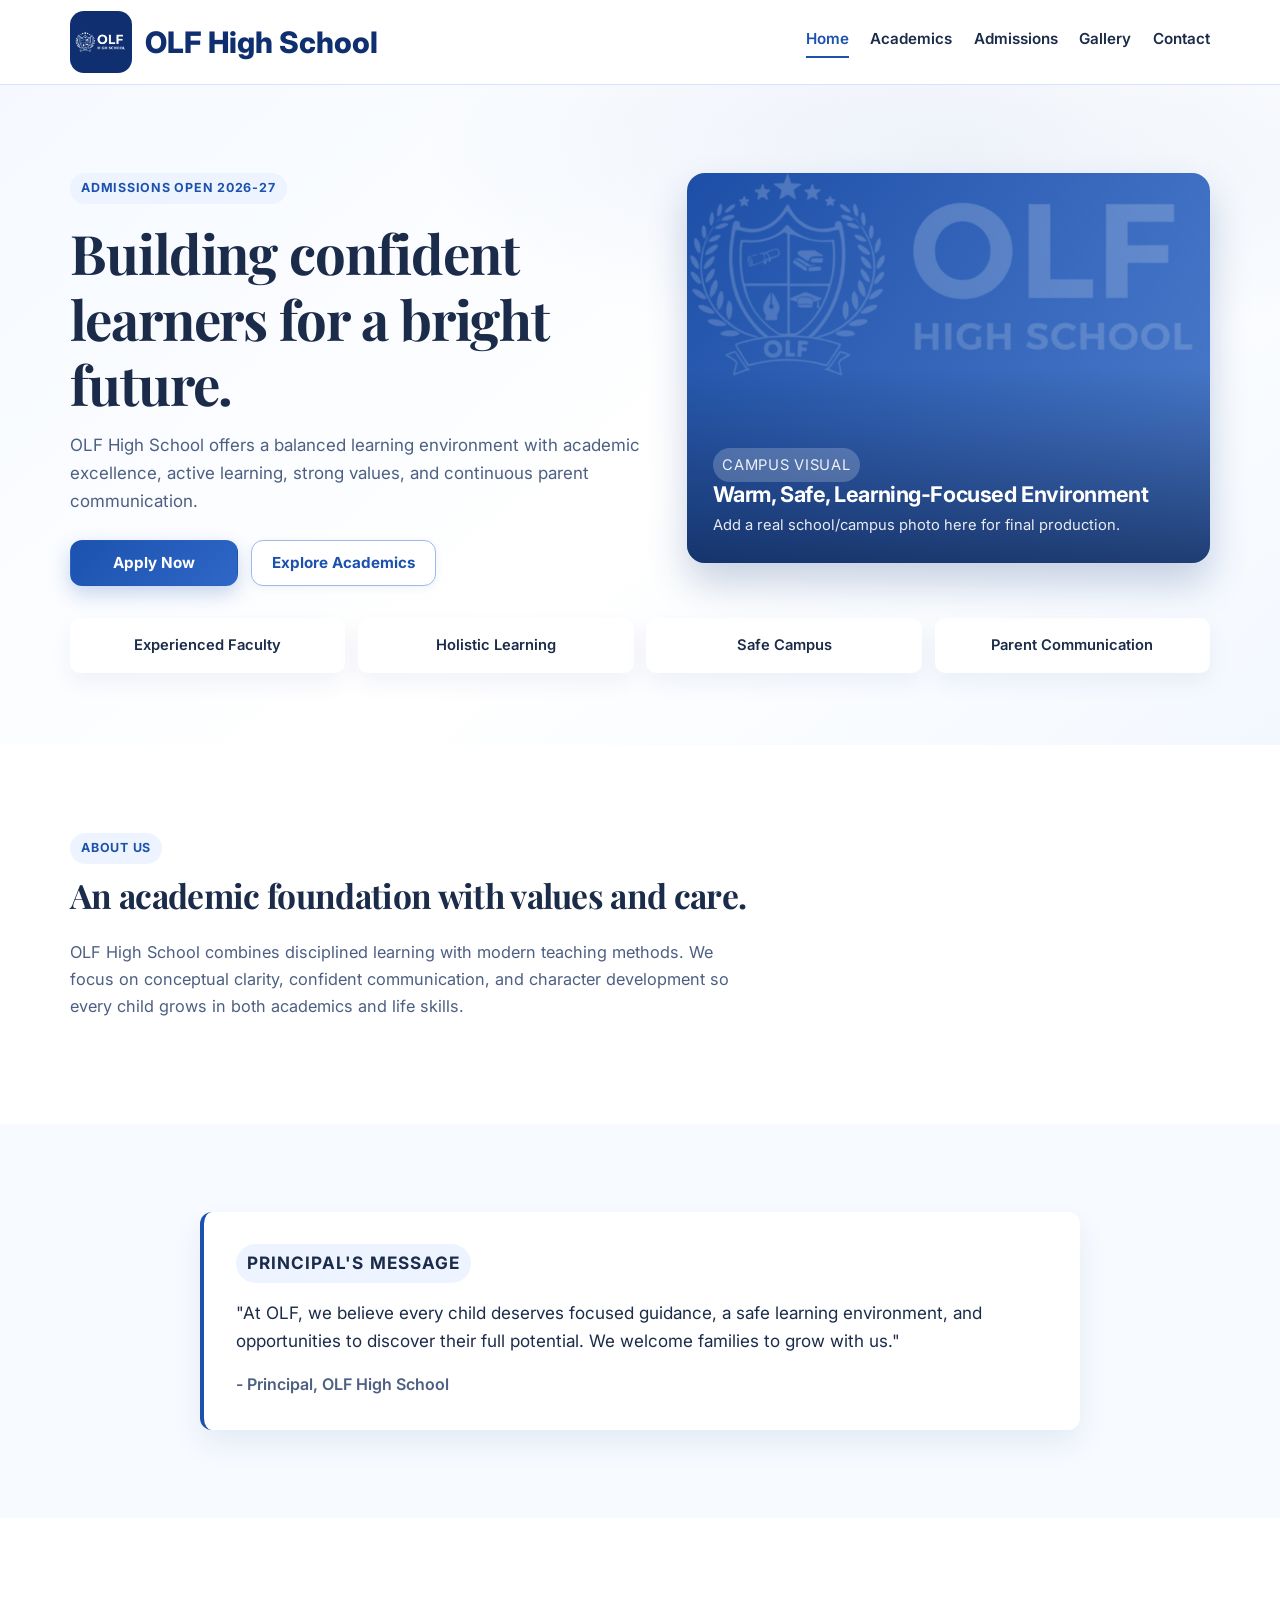
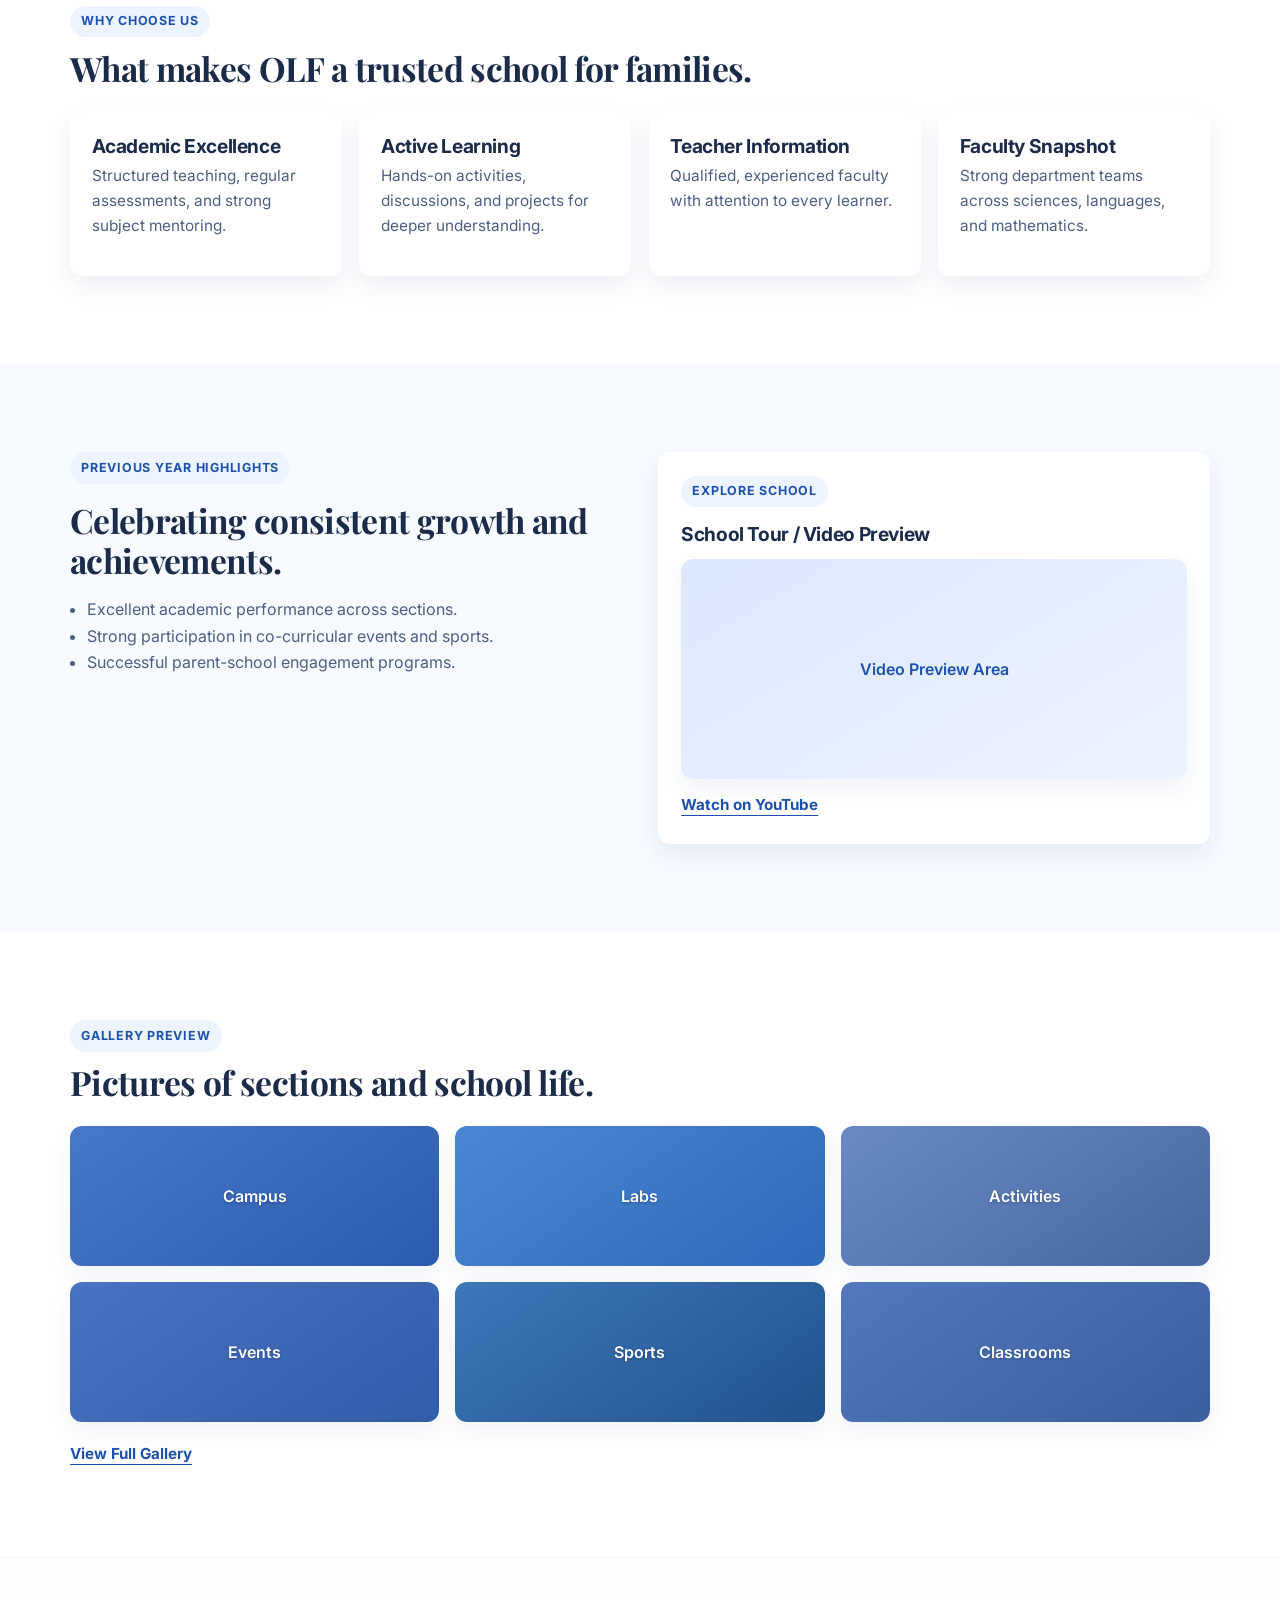
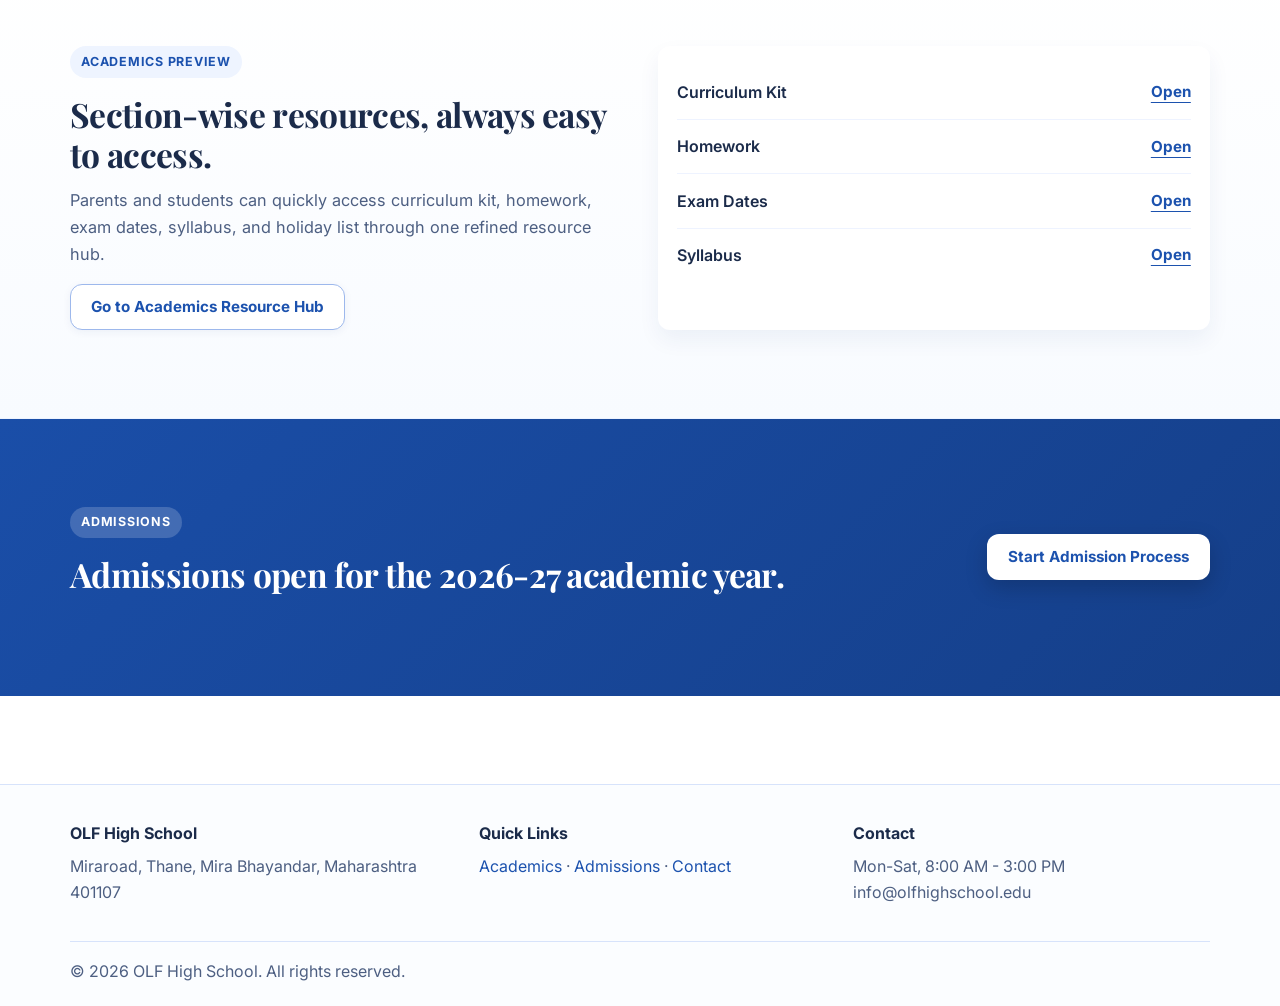
==== index.html @ 555bd5bf "Build premium multi-page OLF static website. Create the finalized blue-and-white school website with" ====
<!doctype html>
<html lang="en">
<head>
  <meta charset="UTF-8">
  <meta name="viewport" content="width=device-width, initial-scale=1.0">
  <title>OLF High School</title>
  <meta name="description" content="OLF High School - premium academics, values-based education, and admissions open for 2026-27.">
  <link rel="preconnect" href="https://fonts.googleapis.com">
  <link rel="preconnect" href="https://fonts.gstatic.com" crossorigin>
  <link href="https://fonts.googleapis.com/css2?family=Inter:wght@400;500;600;700;800&family=Playfair+Display:wght@600;700&display=swap" rel="stylesheet">
  <link rel="stylesheet" href="styles.css">
</head>
<body>
  <header class="site-header">
    <div class="container nav-wrap">
      <a class="brand" href="index.html">
        <img class="brand-logo" src="assets/images/logo.png" alt="OLF High School logo">
        <span class="brand-text">OLF High School</span>
      </a>
      <button class="menu-toggle" id="menuToggle" aria-label="Open menu">Menu</button>
      <nav class="main-nav" id="mainNav">
        <a class="active" href="index.html">Home</a>
        <a href="academics.html">Academics</a>
        <a href="admissions.html">Admissions</a>
        <a href="gallery.html">Gallery</a>
        <a href="contact.html">Contact</a>
      </nav>
    </div>
  </header>

  <main>
    <section class="hero">
      <div class="container hero-grid">
        <div class="hero-content">
          <p class="badge">Admissions Open 2026-27</p>
          <h1 class="hero-title">Building confident learners for a bright future.</h1>
          <p class="hero-copy">OLF High School offers a balanced learning environment with academic excellence, active learning, strong values, and continuous parent communication.</p>
          <div class="actions hero-cta">
            <a class="btn btn-primary" href="admissions.html">Apply Now</a>
            <a class="btn btn-secondary" href="academics.html">Explore Academics</a>
          </div>
        </div>
        <div class="hero-media premium-hero-media">
          <div class="hero-image-frame">
            <img class="hero-image" src="assets/images/logo.png" alt="OLF High School visual">
            <div class="hero-image-overlay">
              <p class="hero-image-kicker">Campus Visual</p>
              <h3>Warm, Safe, Learning-Focused Environment</h3>
              <p>Add a real school/campus photo here for final production.</p>
            </div>
          </div>
        </div>
      </div>
      <div class="container trust-row">
        <div>Experienced Faculty</div>
        <div>Holistic Learning</div>
        <div>Safe Campus</div>
        <div>Parent Communication</div>
      </div>
    </section>

    <section class="section">
      <div class="container">
        <div class="section-head">
          <p class="eyebrow">About Us</p>
          <h2>An academic foundation with values and care.</h2>
        </div>
        <p class="section-copy">OLF High School combines disciplined learning with modern teaching methods. We focus on conceptual clarity, confident communication, and character development so every child grows in both academics and life skills.</p>
      </div>
    </section>

    <section class="section section-soft">
      <div class="container">
        <div class="principal-message">
          <p class="eyebrow">Principal's Message</p>
          <p>"At OLF, we believe every child deserves focused guidance, a safe learning environment, and opportunities to discover their full potential. We welcome families to grow with us."</p>
          <span>- Principal, OLF High School</span>
        </div>
      </div>
    </section>

    <section class="section">
      <div class="container">
        <div class="section-head">
          <p class="eyebrow">Why Choose Us</p>
          <h2>What makes OLF a trusted school for families.</h2>
        </div>
        <div class="feature-grid">
          <article>
            <h3>Academic Excellence</h3>
            <p>Structured teaching, regular assessments, and strong subject mentoring.</p>
          </article>
          <article>
            <h3>Active Learning</h3>
            <p>Hands-on activities, discussions, and projects for deeper understanding.</p>
          </article>
          <article>
            <h3>Teacher Information</h3>
            <p>Qualified, experienced faculty with attention to every learner.</p>
          </article>
          <article>
            <h3>Faculty Snapshot</h3>
            <p>Strong department teams across sciences, languages, and mathematics.</p>
          </article>
        </div>
      </div>
    </section>

    <section class="section section-soft">
      <div class="container split">
        <article>
          <p class="eyebrow">Previous Year Highlights</p>
          <h2>Celebrating consistent growth and achievements.</h2>
          <ul class="clean-list">
            <li>Excellent academic performance across sections.</li>
            <li>Strong participation in co-curricular events and sports.</li>
            <li>Successful parent-school engagement programs.</li>
          </ul>
        </article>
        <article class="video-block">
          <p class="eyebrow">Explore School</p>
          <h3>School Tour / Video Preview</h3>
          <div class="video-placeholder">Video Preview Area</div>
          <a class="btn btn-text" href="https://www.youtube.com/@OLFSchool" target="_blank" rel="noreferrer">Watch on YouTube</a>
        </article>
      </div>
    </section>

    <section class="section">
      <div class="container">
        <div class="section-head">
          <p class="eyebrow">Gallery Preview</p>
          <h2>Pictures of sections and school life.</h2>
        </div>
        <div class="gallery-preview">
          <div class="g1">Campus</div>
          <div class="g2">Labs</div>
          <div class="g3">Activities</div>
          <div class="g4">Events</div>
          <div class="g5">Sports</div>
          <div class="g6">Classrooms</div>
        </div>
        <a class="btn btn-text" href="gallery.html">View Full Gallery</a>
      </div>
    </section>

    <section class="section academics-preview">
      <div class="container split">
        <article>
          <p class="eyebrow">Academics Preview</p>
          <h2>Section-wise resources, always easy to access.</h2>
          <p class="section-copy">Parents and students can quickly access curriculum kit, homework, exam dates, syllabus, and holiday list through one refined resource hub.</p>
          <a class="btn btn-secondary" href="academics.html">Go to Academics Resource Hub</a>
        </article>
        <article class="resource-mini">
          <div>
            <span>Curriculum Kit</span>
            <a class="btn btn-text" href="academics.html">Open</a>
          </div>
          <div>
            <span>Homework</span>
            <a class="btn btn-text" href="academics.html">Open</a>
          </div>
          <div>
            <span>Exam Dates</span>
            <a class="btn btn-text" href="academics.html">Open</a>
          </div>
          <div>
            <span>Syllabus</span>
            <a class="btn btn-text" href="academics.html">Open</a>
          </div>
        </article>
      </div>
    </section>

    <section class="section cta-band">
      <div class="container cta-band-inner">
        <div>
          <p class="eyebrow">Admissions</p>
          <h2>Admissions open for the 2026-27 academic year.</h2>
        </div>
        <a class="btn btn-primary" href="admissions.html">Start Admission Process</a>
      </div>
    </section>
  </main>

  <footer class="site-footer">
    <div class="container footer-grid">
      <div>
        <p class="footer-title">OLF High School</p>
        <p>Miraroad, Thane, Mira Bhayandar, Maharashtra 401107</p>
      </div>
      <div>
        <p class="footer-title">Quick Links</p>
        <p><a href="academics.html">Academics</a> · <a href="admissions.html">Admissions</a> · <a href="contact.html">Contact</a></p>
      </div>
      <div>
        <p class="footer-title">Contact</p>
        <p>Mon-Sat, 8:00 AM - 3:00 PM<br>info@olfhighschool.edu</p>
      </div>
    </div>
    <div class="container footer-bottom">© 2026 OLF High School. All rights reserved.</div>
  </footer>
  <script src="script.js"></script>
</body>
</html>
---- styles.css ----
:root {
  --blue-900: #0f2f70;
  --blue-700: #1c52ae;
  --blue-600: #2f67c8;
  --blue-100: #eef4ff;
  --blue-050: #f7faff;
  --text-900: #1b2b4a;
  --text-700: #4d5f82;
  --white: #ffffff;
  --line: #d7e3fb;
  --radius: 12px;
  --container: 1140px;
  --shadow-soft: 0 10px 22px rgba(16, 50, 112, 0.06);
  --shadow-card: 0 10px 24px rgba(16, 50, 112, 0.08);
  --shadow-card-hover: 0 16px 30px rgba(16, 50, 112, 0.13);
  /* Vertical rhythm */
  --section-y: clamp(3.75rem, 7.5vw, 5.5rem);
  --section-y-hero-bottom: clamp(3.25rem, 6vw, 4.5rem);
  --space-block: 1.5rem;
  --space-block-tight: 1rem;
  /* Buttons */
  --btn-shadow-primary: 0 8px 20px rgba(28, 82, 174, 0.24);
  --btn-shadow-primary-hover: 0 12px 28px rgba(28, 82, 174, 0.34);
  --btn-shadow-secondary-hover: 0 8px 18px rgba(30, 77, 161, 0.14);
  --ease-btn: cubic-bezier(0.25, 0.46, 0.45, 0.94);
}

* { box-sizing: border-box; }

body {
  margin: 0;
  font-family: "Inter", "Segoe UI", sans-serif;
  color: var(--text-900);
  line-height: 1.65;
  background: var(--white);
}

h1, h2, h3 {
  margin: 0 0 0.8rem;
  line-height: 1.2;
  letter-spacing: -0.02em;
}

h1, h2 {
  font-family: "Playfair Display", Georgia, serif;
}

h1 { font-size: clamp(2rem, 4.5vw, 3.1rem); }
h2 { font-size: clamp(1.5rem, 3vw, 2.1rem); }
h3 { font-size: 1.2rem; }

p { margin: 0 0 1rem; color: var(--text-700); }

.container {
  width: min(var(--container), 92%);
  margin-inline: auto;
}

.site-header {
  position: sticky;
  top: 0;
  z-index: 30;
  border-bottom: 1px solid var(--line);
  background: rgba(255, 255, 255, 0.96);
  backdrop-filter: blur(8px);
}

.nav-wrap {
  min-height: 84px;
  display: flex;
  align-items: center;
  justify-content: space-between;
  gap: 1rem;
}

.brand {
  text-decoration: none;
  display: flex;
  align-items: center;
  gap: 0.8rem;
}

.brand-logo {
  width: 62px;
  height: 62px;
  border-radius: 14px;
  background: #0f2f70;
  object-fit: contain;
  padding: 4px;
}

.brand-text {
  color: var(--blue-900);
  font-size: 1.85rem;
  font-weight: 800;
}

.menu-toggle {
  display: none;
  border: 1px solid var(--line);
  background: var(--white);
  color: var(--blue-900);
  border-radius: var(--radius);
  font-weight: 600;
  padding: 0.45rem 0.85rem;
}

.main-nav {
  display: flex;
  align-items: center;
  gap: 1.35rem;
}

.main-nav a {
  text-decoration: none;
  color: var(--text-900);
  font-weight: 600;
  font-size: 0.95rem;
  padding-bottom: 4px;
  border-bottom: 2px solid transparent;
}

.main-nav a.active,
.main-nav a:hover {
  color: var(--blue-700);
  border-color: var(--blue-700);
}

.section {
  padding: var(--section-y) 0;
}

.section-soft {
  background: var(--blue-050);
}

/* Subsection inside a page shell (avoids double full-section padding) */
.section-sub {
  margin-top: var(--section-y);
  padding-top: var(--section-y);
  border-top: 1px solid #e8effc;
}

.section-head {
  margin-bottom: var(--space-block);
}

.section-head .eyebrow {
  margin-bottom: 0.65rem;
}

.section-head + .section-copy {
  margin-top: 0;
}

.badge,
.eyebrow {
  display: inline-block;
  color: var(--blue-700);
  background: var(--blue-100);
  font-weight: 700;
  font-size: 0.78rem;
  letter-spacing: 0.06em;
  text-transform: uppercase;
  padding: 0.34rem 0.7rem;
  border-radius: 999px;
  margin-bottom: 1rem;
}

.hero {
  padding: var(--section-y) 0 var(--section-y-hero-bottom);
  background:
    radial-gradient(900px 340px at 75% 10%, rgba(40, 92, 183, 0.08), transparent 60%),
    linear-gradient(140deg, #f5f9ff 0%, #ffffff 55%, #f3f8ff 100%);
}

.hero-grid {
  display: grid;
  grid-template-columns: 1.1fr 1fr;
  gap: 2.6rem;
  align-items: center;
}

.hero-content {
  max-width: 620px;
}

.hero-title {
  font-size: clamp(2.2rem, 5vw, 3.4rem);
  margin-bottom: 1rem;
}

.hero-copy {
  font-size: 1.06rem;
  color: var(--text-700);
  max-width: 58ch;
}

.lead,
.section-copy {
  max-width: 68ch;
  font-size: 1.02rem;
}

.actions,
.hero-actions {
  display: flex;
  flex-wrap: wrap;
  gap: 0.8rem;
  margin-top: 1.5rem;
}

.hero-cta .btn {
  min-width: 168px;
}

/* ----- Button system (all interactive buttons share motion + shadow language) ----- */
.btn {
  display: inline-flex;
  align-items: center;
  justify-content: center;
  gap: 0.4rem;
  text-decoration: none;
  font-weight: 700;
  font-size: 0.95rem;
  line-height: 1.2;
  border-radius: var(--radius);
  padding: 0.75rem 1.25rem;
  min-height: 46px;
  border: 1px solid transparent;
  cursor: pointer;
  transition:
    transform 0.22s var(--ease-btn),
    box-shadow 0.22s var(--ease-btn),
    background-color 0.22s ease,
    border-color 0.22s ease,
    color 0.22s ease;
}

.btn:focus-visible {
  outline: 2px solid var(--blue-700);
  outline-offset: 3px;
}

.btn:active:not(:disabled) {
  transform: translateY(0);
}

.btn-primary {
  background: linear-gradient(135deg, var(--blue-700), var(--blue-600));
  border-color: transparent;
  color: var(--white);
  box-shadow: var(--btn-shadow-primary);
}

.btn-primary:hover {
  background: linear-gradient(135deg, #184ba1, #295cb2);
  box-shadow: var(--btn-shadow-primary-hover);
  transform: translateY(-2px);
}

.btn-secondary,
.btn-outline {
  background: var(--white);
  border-color: #9db8ec;
  color: var(--blue-700);
  box-shadow: 0 2px 8px rgba(16, 50, 112, 0.06);
}

.btn-secondary:hover,
.btn-outline:hover {
  background: var(--blue-100);
  border-color: #85a8e6;
  box-shadow: var(--btn-shadow-secondary-hover);
  transform: translateY(-2px);
}

.btn-text {
  min-height: auto;
  padding: 0.4rem 0;
  border: 0;
  background: transparent;
  color: var(--blue-700);
  text-decoration: underline;
  text-underline-offset: 5px;
  box-shadow: none;
}

.btn-text:hover {
  color: var(--blue-900);
  text-underline-offset: 7px;
  transform: none;
}

.btn-text:focus-visible {
  outline-offset: 2px;
}

/* Primary on dark CTA band: high contrast, same hover language */
.cta-band .btn-primary {
  background: var(--white);
  color: var(--blue-700);
  box-shadow: 0 8px 22px rgba(0, 0, 0, 0.18);
}

.cta-band .btn-primary:hover {
  background: var(--blue-100);
  color: var(--blue-900);
  box-shadow: 0 12px 28px rgba(0, 0, 0, 0.22);
  transform: translateY(-2px);
}

.hero-placeholder,
.video-placeholder {
  min-height: 340px;
  border-radius: var(--radius);
  background: linear-gradient(150deg, #dce8ff, #edf3ff);
  border: 0;
  color: var(--blue-700);
  display: grid;
  place-items: center;
  text-align: center;
  font-weight: 600;
  box-shadow: var(--shadow-soft);
}

.premium-hero-media {
  align-self: stretch;
}

.hero-image-frame {
  min-height: 390px;
  border-radius: 18px;
  overflow: hidden;
  position: relative;
  background: linear-gradient(135deg, #1d4fa8, #5f8edc);
  box-shadow: 0 20px 38px rgba(15, 55, 125, 0.22);
}

.hero-image {
  width: 100%;
  height: 100%;
  object-fit: cover;
  opacity: 0.22;
  transform: scale(1.06);
}

.hero-image-overlay {
  position: absolute;
  inset: 0;
  padding: 1.6rem;
  display: flex;
  flex-direction: column;
  justify-content: flex-end;
  color: #ffffff;
  background: linear-gradient(to top, rgba(10, 34, 80, 0.75), rgba(19, 70, 156, 0.2) 50%, rgba(19, 70, 156, 0.08));
}

.hero-image-kicker {
  display: inline-block;
  width: fit-content;
  margin: 0 0 0.45rem;
  padding: 0.3rem 0.6rem;
  border-radius: 999px;
  background: rgba(255, 255, 255, 0.2);
  color: #ffffff;
  font-size: 0.75rem;
  letter-spacing: 0.05em;
  text-transform: uppercase;
}

.hero-image-overlay h3 {
  margin: 0 0 0.35rem;
  color: #ffffff;
  font-size: 1.35rem;
}

.hero-image-overlay p {
  margin: 0;
  color: rgba(255, 255, 255, 0.9);
  font-size: 0.92rem;
}

.trust-row {
  margin-top: 2rem;
  display: grid;
  grid-template-columns: repeat(4, 1fr);
  gap: 0.8rem;
}

.trust-row div {
  background: #fff;
  border: 0;
  border-radius: 10px;
  padding: 0.95rem;
  font-size: 0.92rem;
  font-weight: 600;
  text-align: center;
  box-shadow: var(--shadow-soft);
}


.principal-message {
  max-width: 880px;
  margin: 0 auto;
  padding: 2rem;
  border-radius: var(--radius);
  background: #fff;
  border-left: 4px solid var(--blue-700);
  box-shadow: 0 14px 30px rgba(17, 59, 128, 0.08);
}

.principal-message p { color: var(--text-900); font-size: 1.07rem; }
.principal-message span { color: var(--text-700); font-weight: 600; }

.feature-grid {
  display: grid;
  grid-template-columns: repeat(4, 1fr);
  gap: 1.1rem;
}

.feature-grid article {
  padding: 1.35rem;
  border-radius: var(--radius);
  border: 0;
  background: #fff;
  box-shadow: var(--shadow-card);
  transition: transform 0.22s ease, box-shadow 0.22s ease;
}

.feature-grid article h3,
.action-box h3,
.card h2,
.card h3,
.resource-item h3 {
  margin-bottom: 0.35rem;
  line-height: 1.3;
}

.feature-grid article p,
.action-box p,
.card p,
.resource-item p {
  font-size: 0.96rem;
  line-height: 1.62;
}

.feature-grid article:hover {
  transform: translateY(-4px);
  box-shadow: var(--shadow-card-hover);
}

.split {
  display: grid;
  grid-template-columns: 1fr 1fr;
  gap: clamp(1.5rem, 4vw, 2.25rem);
}

.video-block {
  background: #fff;
  border: 0;
  border-radius: var(--radius);
  padding: 1.45rem;
  box-shadow: var(--shadow-card);
  transition: transform 0.22s ease, box-shadow 0.22s ease;
}

.video-block:hover {
  transform: translateY(-3px);
  box-shadow: var(--shadow-card-hover);
}

.video-placeholder { min-height: 220px; margin-bottom: 0.7rem; }

.clean-list { padding-left: 1.05rem; color: var(--text-700); }

.gallery-preview {
  display: grid;
  grid-template-columns: repeat(3, 1fr);
  gap: 1rem;
  margin-bottom: 1rem;
}

.gallery-preview div {
  min-height: 140px;
  background: #f4f8ff;
  border: 0;
  border-radius: var(--radius);
  display: grid;
  place-items: center;
  color: #fff;
  font-weight: 600;
  box-shadow: var(--shadow-soft);
  text-shadow: 0 1px 3px rgba(4, 27, 68, 0.35);
}

.gallery-preview .g1 { background: linear-gradient(145deg, #4778c9, #2b5bac); }
.gallery-preview .g2 { background: linear-gradient(145deg, #4a87d2, #2f69ba); }
.gallery-preview .g3 { background: linear-gradient(145deg, #6b8ac5, #4667a2); }
.gallery-preview .g4 { background: linear-gradient(145deg, #4b73c4, #315ca8); }
.gallery-preview .g5 { background: linear-gradient(145deg, #3d78b8, #21518f); }
.gallery-preview .g6 { background: linear-gradient(145deg, #5378be, #3a5ea0); }

.academics-preview {
  background: linear-gradient(180deg, #fff, #f8fbff);
  border-top: 1px solid #edf3ff;
  border-bottom: 1px solid #edf3ff;
}

.resource-mini {
  background: #fff;
  border-radius: var(--radius);
  box-shadow: var(--shadow-soft);
  padding: 1.2rem;
}

.resource-mini div {
  display: flex;
  justify-content: space-between;
  align-items: center;
  border-bottom: 1px solid #eef3ff;
  padding: 0.7rem 0;
}

.resource-mini div:last-child { border-bottom: 0; }

.resource-mini span {
  color: var(--text-900);
  font-weight: 600;
}

.cta-band {
  background: linear-gradient(135deg, #1a4ea8, #153f89);
  color: #fff;
}

.cta-band .eyebrow {
  background: rgba(255, 255, 255, 0.18);
  color: #fff;
}

.cta-band h2,
.cta-band p { color: #fff; }

.cta-band-inner {
  display: flex;
  align-items: center;
  justify-content: space-between;
  gap: 1rem;
}

.resource-center {
  border: 0;
  border-radius: var(--radius);
  padding: 1.6rem;
  background: #fff;
  box-shadow: var(--shadow-soft);
}

.hub-layout {
  display: grid;
  grid-template-columns: 0.85fr 1.35fr;
  gap: 1.4rem;
  align-items: start;
}

.hub-intro {
  background: var(--blue-050);
  border-radius: 10px;
  padding: 1rem;
}

.resource-list {
  display: grid;
  gap: 0.75rem;
}

label { display: block; font-weight: 600; color: var(--text-900); margin-bottom: 0.4rem; }
select {
  width: min(420px, 100%);
  border-radius: 10px;
  border: 1px solid #afc6f1;
  padding: 0.65rem 0.8rem;
  font: inherit;
}

.resource-item {
  display: grid;
  grid-template-columns: auto 1fr auto;
  align-items: center;
  gap: 0.8rem;
  border: 0;
  border-radius: 11px;
  padding: 1rem 1rem;
  background: #f9fbff;
  box-shadow: 0 6px 16px rgba(20, 61, 131, 0.07);
  transition: transform 0.2s ease, box-shadow 0.2s ease;
}

.resource-item p { margin: 0; font-size: 0.92rem; }
.resource-item h3 { margin: 0; font-size: 1rem; }
.resource-icon { font-size: 1.25rem; }

.resource-item:hover {
  transform: translateY(-3px);
  box-shadow: 0 12px 24px rgba(20, 61, 131, 0.12);
}

.admission-layout { align-items: start; }
.admission-left {
  background: #fff;
  border-radius: var(--radius);
  padding: 1.3rem;
  box-shadow: var(--shadow-soft);
}
.timeline {
  list-style: none;
  padding: 0;
  margin: 1rem 0 0;
  display: grid;
  gap: 1rem;
}

.timeline li {
  border-left: 2px solid #b7cbf4;
  padding-left: 1rem;
  color: var(--text-700);
  position: relative;
}

.timeline li span {
  position: absolute;
  left: -0.64rem;
  top: 0.1rem;
  width: 1.1rem;
  height: 1.1rem;
  border-radius: 50%;
  background: var(--blue-700);
  color: #fff;
  font-size: 0.72rem;
  font-weight: 700;
  display: grid;
  place-items: center;
}

.action-stack { display: grid; gap: 0.9rem; }
.action-box {
  border: 0;
  border-radius: var(--radius);
  padding: 1.25rem;
  background: #fff;
  box-shadow: var(--shadow-card);
  transition: transform 0.22s ease, box-shadow 0.22s ease;
}

.action-box:hover {
  transform: translateY(-4px);
  box-shadow: var(--shadow-card-hover);
}

.help-strip {
  margin-top: 1.8rem;
  border: 0;
  border-radius: var(--radius);
  padding: 1.2rem 1.3rem;
  display: flex;
  justify-content: space-between;
  align-items: center;
  gap: 1rem;
  background: #eef4ff;
}

.job-section {
  margin-top: 1.8rem;
  padding-top: 1.3rem;
  border-top: 1px solid #ebf1ff;
}

.filter-row {
  display: flex;
  flex-wrap: wrap;
  gap: 0.55rem;
  margin-bottom: var(--space-block);
}

.filter-btn {
  border: 1px solid #a8c1ef;
  background: #fff;
  color: var(--blue-700);
  border-radius: 999px;
  font-weight: 600;
  font-size: 0.9rem;
  padding: 0.48rem 1rem;
  min-height: 40px;
  cursor: pointer;
  transition:
    transform 0.2s var(--ease-btn),
    background-color 0.2s ease,
    border-color 0.2s ease,
    box-shadow 0.2s ease;
}

.filter-btn:focus-visible {
  outline: 2px solid var(--blue-700);
  outline-offset: 2px;
}

.filter-btn:hover {
  background: var(--blue-100);
  border-color: #8fb0e8;
  transform: translateY(-1px);
  box-shadow: 0 4px 12px rgba(30, 77, 161, 0.1);
}

.filter-btn.is-active {
  background: var(--blue-700);
  border-color: var(--blue-700);
  color: #fff;
  box-shadow: 0 4px 14px rgba(28, 82, 174, 0.3);
}

.filter-btn.is-active:hover {
  background: #184a9e;
  border-color: #184a9e;
  color: #fff;
  transform: translateY(-1px);
}

.gallery-grid {
  display: grid;
  grid-template-columns: repeat(3, 1fr);
  gap: 1.15rem;
}

.gallery-grid .photo-card {
  margin: 0;
  border-radius: 14px;
  overflow: hidden;
  box-shadow: var(--shadow-card);
  transition: box-shadow 0.35s ease, transform 0.35s ease;
}

.gallery-grid .photo-card:hover {
  transform: translateY(-6px);
  box-shadow: var(--shadow-card-hover);
}

.photo-card__media {
  position: relative;
  aspect-ratio: 4 / 3;
  overflow: hidden;
  background: #0f2f70;
}

.photo-card__img {
  width: 100%;
  height: 100%;
  object-fit: cover;
  display: block;
  transform: scale(1);
  transition: transform 0.55s cubic-bezier(0.25, 0.46, 0.45, 0.94);
}

.photo-card__gradient {
  position: absolute;
  inset: 0;
  pointer-events: none;
  background: linear-gradient(
    180deg,
    rgba(12, 38, 88, 0.05) 0%,
    rgba(12, 38, 88, 0.12) 38%,
    rgba(10, 32, 72, 0.72) 78%,
    rgba(8, 26, 58, 0.92) 100%
  );
  transition: opacity 0.35s ease;
}

.photo-card__overlay {
  position: absolute;
  left: 0;
  right: 0;
  bottom: 0;
  z-index: 2;
  padding: 1.15rem 1.25rem 1.35rem;
  color: #fff;
  transform: translateY(0);
  transition: transform 0.4s cubic-bezier(0.25, 0.46, 0.45, 0.94);
}

.photo-card__label {
  display: inline-block;
  font-size: 0.68rem;
  font-weight: 700;
  letter-spacing: 0.12em;
  text-transform: uppercase;
  opacity: 0.88;
  margin-bottom: 0.35rem;
}

.photo-card__title {
  margin: 0;
  font-family: "Inter", sans-serif;
  font-size: 1.15rem;
  font-weight: 700;
  line-height: 1.25;
  letter-spacing: -0.01em;
  color: #fff;
  text-shadow: 0 1px 12px rgba(0, 0, 0, 0.35);
}

.gallery-grid .photo-card:hover .photo-card__img {
  transform: scale(1.08);
}

.gallery-grid .photo-card:hover .photo-card__gradient {
  background: linear-gradient(
    180deg,
    rgba(12, 38, 88, 0.08) 0%,
    rgba(12, 38, 88, 0.22) 35%,
    rgba(10, 32, 72, 0.82) 72%,
    rgba(8, 26, 58, 0.95) 100%
  );
}

.gallery-grid .photo-card:hover .photo-card__overlay {
  transform: translateY(-4px);
  padding-bottom: 1.5rem;
}

.video-feature {
  margin-top: 2.5rem;
  padding: 1.5rem;
  border-radius: var(--radius);
  background: #f8fbff;
}

.two-col {
  display: grid;
  grid-template-columns: repeat(2, 1fr);
  gap: 1rem;
}

.card {
  border: 0;
  border-radius: var(--radius);
  padding: 1.45rem;
  background: #fff;
  box-shadow: var(--shadow-card);
  transition: transform 0.22s ease, box-shadow 0.22s ease;
}

.card:hover {
  transform: translateY(-4px);
  box-shadow: var(--shadow-card-hover);
}

.map-embed-wrap {
  margin-top: 1rem;
  border-radius: 10px;
  overflow: hidden;
  border: 0;
  box-shadow: var(--shadow-soft);
}

.map-embed {
  display: block;
  width: 100%;
  height: 300px;
  border: 0;
}

.social-btn {
  display: inline-flex;
  align-items: center;
  gap: 0.45rem;
}

.social-icon {
  width: 1rem;
  height: 1rem;
  fill: currentColor;
}

.site-footer {
  margin-top: var(--section-y);
  border-top: 1px solid var(--line);
  background: #fbfdff;
}

.footer-grid {
  padding: 2.2rem 0 1.2rem;
  display: grid;
  grid-template-columns: 1.1fr 1fr 1fr;
  gap: 1rem;
}

.footer-title { color: var(--text-900); font-weight: 700; margin-bottom: 0.4rem; }
.site-footer a { color: var(--blue-700); text-decoration: none; }
.site-footer a:hover { text-decoration: underline; }
.footer-bottom { border-top: 1px solid var(--line); padding: 1rem 0 1.4rem; color: var(--text-700); }

@media (max-width: 980px) {
  .hero-grid,
  .trust-row,
  .feature-grid,
  .split,
  .gallery-preview,
  .gallery-grid,
  .hub-layout,
  .two-col,
  .footer-grid {
    grid-template-columns: 1fr 1fr;
  }
}

@media (max-width: 760px) {
  .menu-toggle { display: inline-block; }
  .main-nav {
    display: none;
    position: absolute;
    top: 84px;
    right: 4%;
    width: min(260px, 92%);
    flex-direction: column;
    align-items: flex-start;
    background: #fff;
    border: 1px solid var(--line);
    border-radius: var(--radius);
    padding: 0.8rem;
  }
  .main-nav.open { display: flex; }
  .hero-grid,
  .trust-row,
  .feature-grid,
  .split,
  .gallery-preview,
  .gallery-grid,
  .hub-layout,
  .two-col,
  .footer-grid {
    grid-template-columns: 1fr;
  }
  .brand-logo { width: 52px; height: 52px; }
  .brand-text { font-size: 1.35rem; }
  .cta-band-inner,
  .help-strip { flex-direction: column; align-items: flex-start; }
  .hero-image-frame { min-height: 300px; }
  .hero-title { font-size: clamp(1.9rem, 9vw, 2.8rem); }
}
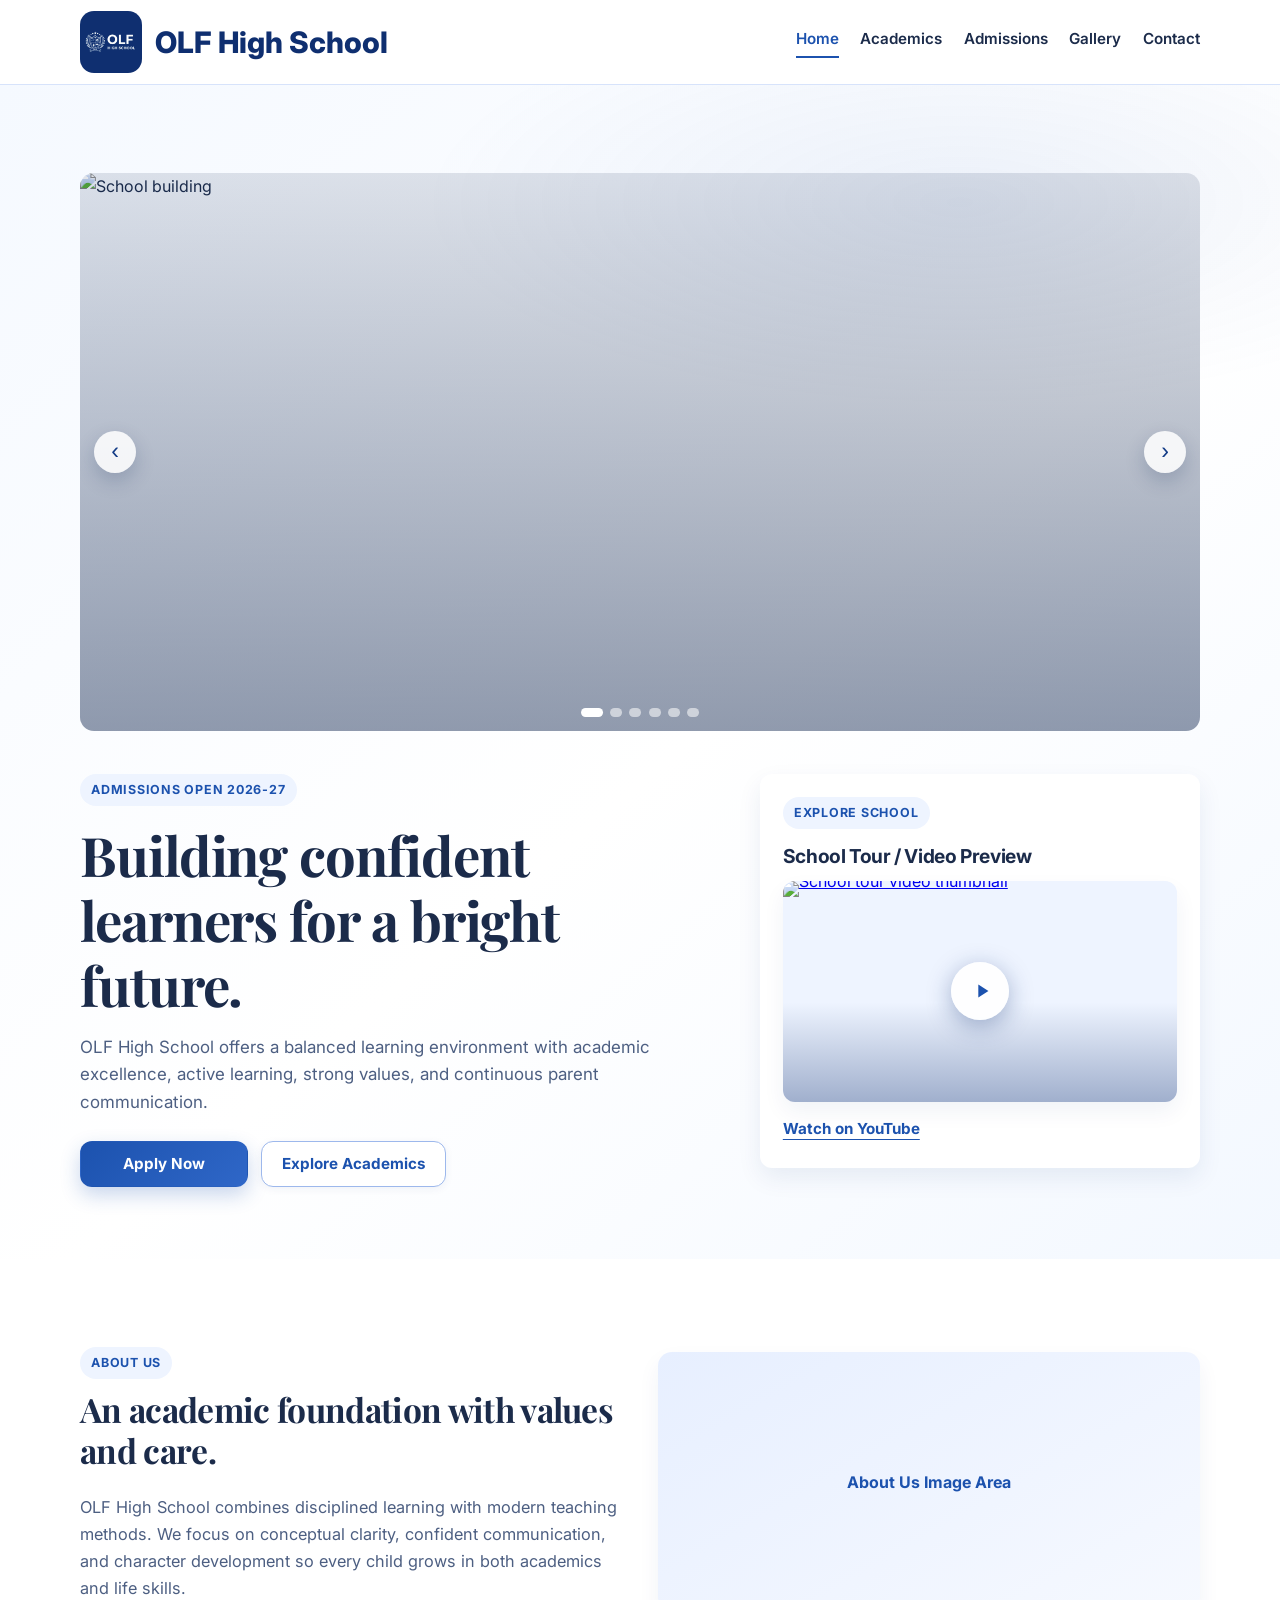
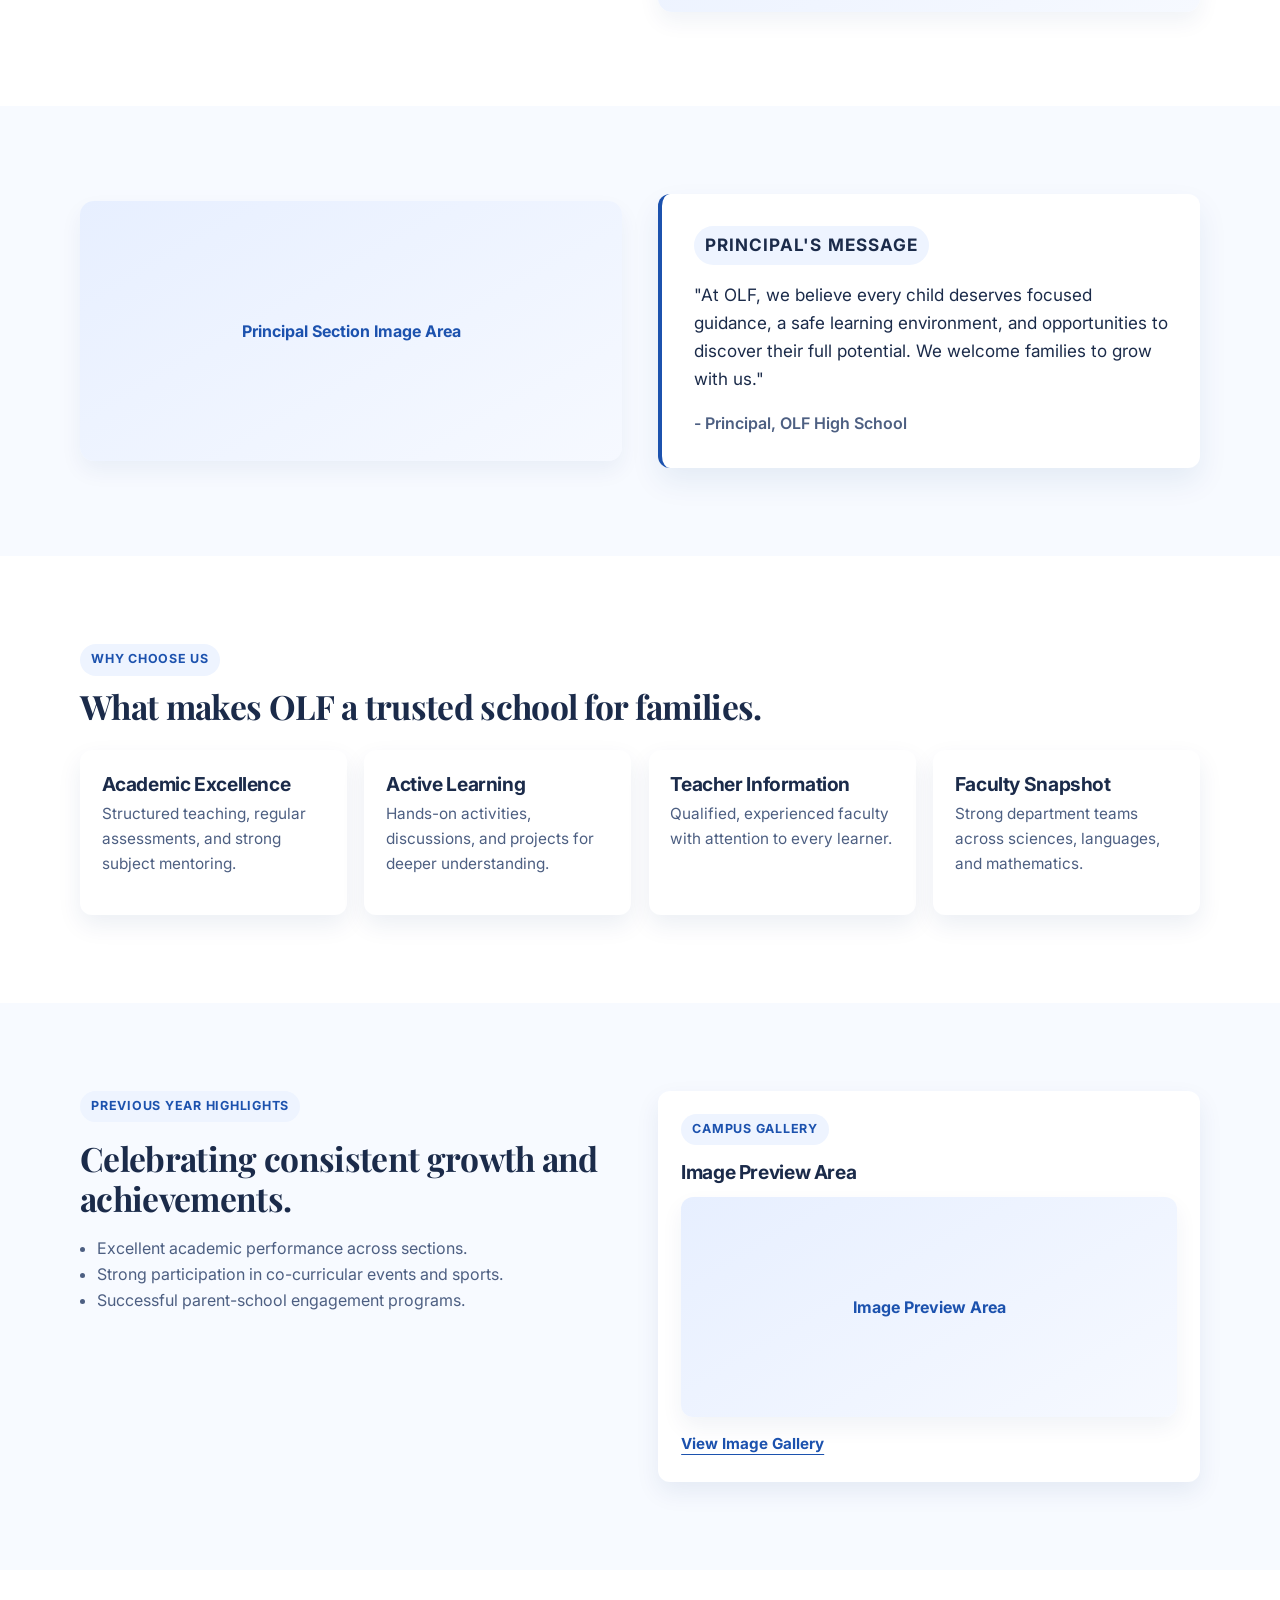
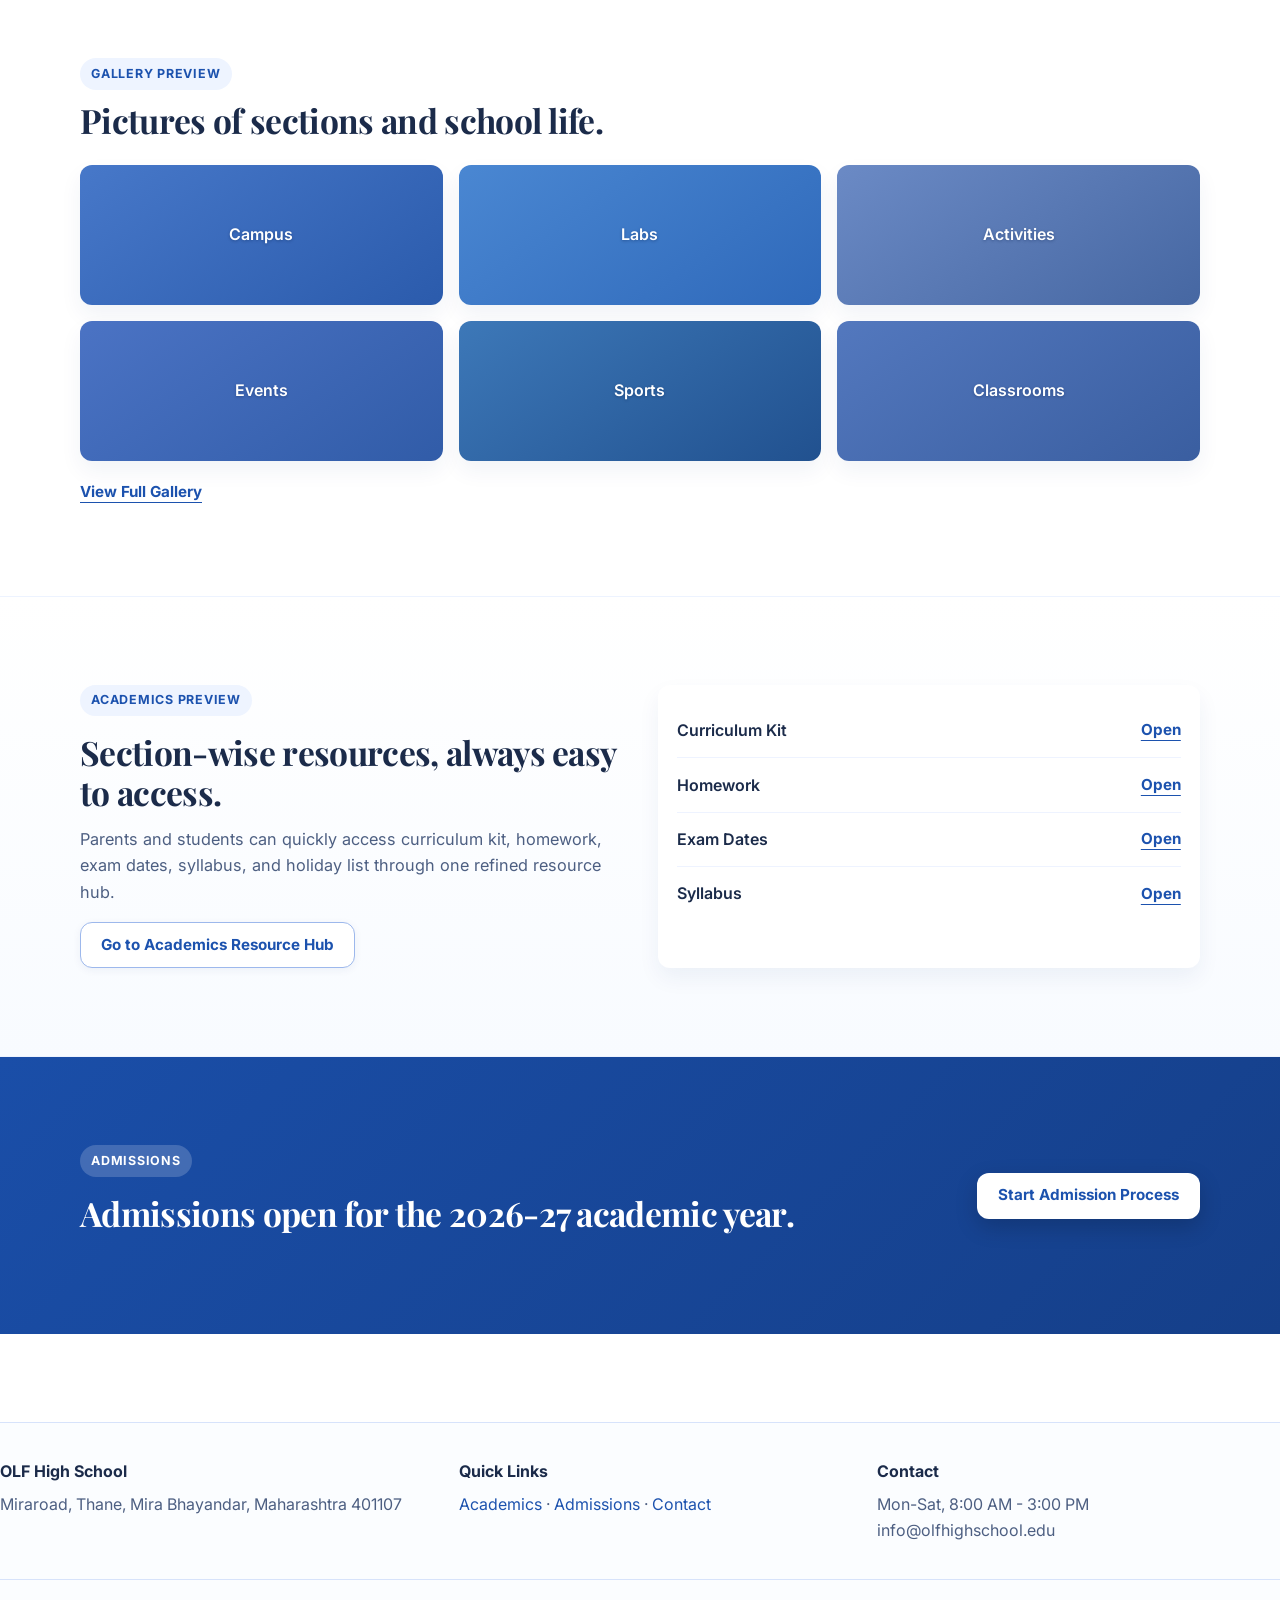
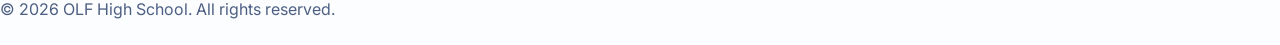
==== commit d80d6d3d: "Homepage: full-width hero, page gutters, YouTube school tour preview - Hero carousel full bleed with" ====
--- a/index.html
+++ b/index.html
@@ -30,47 +30,75 @@
 
   <main>
     <section class="hero">
-      <div class="container hero-grid">
-        <div class="hero-content">
-          <p class="badge">Admissions Open 2026-27</p>
-          <h1 class="hero-title">Building confident learners for a bright future.</h1>
-          <p class="hero-copy">OLF High School offers a balanced learning environment with academic excellence, active learning, strong values, and continuous parent communication.</p>
-          <div class="actions hero-cta">
-            <a class="btn btn-primary" href="admissions.html">Apply Now</a>
-            <a class="btn btn-secondary" href="academics.html">Explore Academics</a>
-          </div>
-        </div>
-        <div class="hero-media premium-hero-media">
-          <div class="hero-image-frame">
-            <img class="hero-image" src="assets/images/logo.png" alt="OLF High School visual">
-            <div class="hero-image-overlay">
-              <p class="hero-image-kicker">Campus Visual</p>
-              <h3>Warm, Safe, Learning-Focused Environment</h3>
-              <p>Add a real school/campus photo here for final production.</p>
+      <div class="hero-banner-bleed">
+        <div class="hero-banner" id="heroBanner">
+          <div class="hero-slide active">
+            <img src="https://images.unsplash.com/photo-1580582932707-520aed937b7b?w=1800&q=80" alt="School building">
+          </div>
+          <div class="hero-slide">
+            <img src="https://images.unsplash.com/photo-1503676260728-1c00da094a0b?w=1800&q=80" alt="Students learning in classroom">
+          </div>
+          <div class="hero-slide">
+            <img src="https://images.unsplash.com/photo-1523240795612-9a054b0db644?w=1800&q=80" alt="Students with books">
+          </div>
+          <div class="hero-slide">
+            <img src="https://images.unsplash.com/photo-1524995997946-a1c2e315a42f?w=1800&q=80" alt="School library interior">
+          </div>
+          <div class="hero-slide">
+            <img src="https://images.unsplash.com/photo-1523050854058-8df90110c9f1?w=1800&q=80" alt="Students group activity">
+          </div>
+          <div class="hero-slide">
+            <img src="https://images.unsplash.com/photo-1577896851231-70ef18881754?w=1800&q=80" alt="Teacher guiding students">
+          </div>
+          <div class="hero-banner-overlay"></div>
+          <button class="hero-nav hero-prev" id="heroPrev" aria-label="Previous slide">‹</button>
+          <button class="hero-nav hero-next" id="heroNext" aria-label="Next slide">›</button>
+          <div class="hero-dots" id="heroDots" aria-label="Hero slide navigation"></div>
+        </div>
+      </div>
+
+      <div class="container">
+        <div class="hero-content-grid">
+          <div class="hero-content hero-content-below">
+            <p class="badge">Admissions Open 2026-27</p>
+            <h1 class="hero-title">Building confident learners for a bright future.</h1>
+            <p class="hero-copy">OLF High School offers a balanced learning environment with academic excellence, active learning, strong values, and continuous parent communication.</p>
+            <div class="actions hero-cta">
+              <a class="btn btn-primary" href="admissions.html">Apply Now</a>
+              <a class="btn btn-secondary" href="academics.html">Explore Academics</a>
             </div>
           </div>
-        </div>
-      </div>
-      <div class="container trust-row">
-        <div>Experienced Faculty</div>
-        <div>Holistic Learning</div>
-        <div>Safe Campus</div>
-        <div>Parent Communication</div>
+          <aside class="video-block hero-video-block">
+            <p class="eyebrow">Explore School</p>
+            <h3>School Tour / Video Preview</h3>
+            <a class="video-thumb-link" href="https://www.youtube.com/watch?v=6PfSdaETeNQ" target="_blank" rel="noopener noreferrer" aria-label="Watch school tour video on YouTube">
+              <img src="https://img.youtube.com/vi/6PfSdaETeNQ/hqdefault.jpg" alt="School tour video thumbnail" width="480" height="360" loading="lazy" decoding="async">
+              <span class="video-thumb-play" aria-hidden="true">
+                <svg width="22" height="22" viewBox="0 0 24 24" fill="currentColor" aria-hidden="true"><path d="M8 5v14l11-7z"/></svg>
+              </span>
+            </a>
+            <a class="btn btn-text" href="https://www.youtube.com/watch?v=6PfSdaETeNQ" target="_blank" rel="noopener noreferrer">Watch on YouTube</a>
+          </aside>
+        </div>
       </div>
     </section>
 
     <section class="section">
-      <div class="container">
-        <div class="section-head">
-          <p class="eyebrow">About Us</p>
-          <h2>An academic foundation with values and care.</h2>
-        </div>
-        <p class="section-copy">OLF High School combines disciplined learning with modern teaching methods. We focus on conceptual clarity, confident communication, and character development so every child grows in both academics and life skills.</p>
+      <div class="container split about-split">
+        <div>
+          <div class="section-head">
+            <p class="eyebrow">About Us</p>
+            <h2>An academic foundation with values and care.</h2>
+          </div>
+          <p class="section-copy">OLF High School combines disciplined learning with modern teaching methods. We focus on conceptual clarity, confident communication, and character development so every child grows in both academics and life skills.</p>
+        </div>
+        <div class="side-image-block">About Us Image Area</div>
       </div>
     </section>
 
     <section class="section section-soft">
-      <div class="container">
+      <div class="container split principal-split">
+        <div class="side-image-block">Principal Section Image Area</div>
         <div class="principal-message">
           <p class="eyebrow">Principal's Message</p>
           <p>"At OLF, we believe every child deserves focused guidance, a safe learning environment, and opportunities to discover their full potential. We welcome families to grow with us."</p>
@@ -118,10 +146,10 @@
           </ul>
         </article>
         <article class="video-block">
-          <p class="eyebrow">Explore School</p>
-          <h3>School Tour / Video Preview</h3>
-          <div class="video-placeholder">Video Preview Area</div>
-          <a class="btn btn-text" href="https://www.youtube.com/@OLFSchool" target="_blank" rel="noreferrer">Watch on YouTube</a>
+          <p class="eyebrow">Campus Gallery</p>
+          <h3>Image Preview Area</h3>
+          <div class="image-placeholder">Image Preview Area</div>
+          <a class="btn btn-text" href="gallery.html">View Image Gallery</a>
         </article>
       </div>
     </section>
--- a/styles.css
+++ b/styles.css
@@ -10,6 +10,8 @@
   --line: #d7e3fb;
   --radius: 12px;
   --container: 1140px;
+  /* Same horizontal inset as .hero-banner-bleed — keeps nav, sections, footer aligned with carousel */
+  --page-gutter: clamp(2rem, 9.5vw, 5rem);
   --shadow-soft: 0 10px 22px rgba(16, 50, 112, 0.06);
   --shadow-card: 0 10px 24px rgba(16, 50, 112, 0.08);
   --shadow-card-hover: 0 16px 30px rgba(16, 50, 112, 0.13);
@@ -52,8 +54,10 @@
 p { margin: 0 0 1rem; color: var(--text-700); }
 
 .container {
-  width: min(var(--container), 92%);
+  width: 100%;
+  max-width: 100%;
   margin-inline: auto;
+  padding-inline: var(--page-gutter);
 }
 
 .site-header {
@@ -174,6 +178,186 @@
     linear-gradient(140deg, #f5f9ff 0%, #ffffff 55%, #f3f8ff 100%);
 }
 
+/* Full-bleed carousel: outside .container so width is not capped at --container (1140px). */
+.hero-banner-bleed {
+  width: 100%;
+  max-width: none;
+  margin-inline: 0;
+  padding-inline: var(--page-gutter);
+  box-sizing: border-box;
+}
+
+.hero-banner {
+  position: relative;
+  width: 100%;
+  height: clamp(420px, 62vh, 620px);
+  overflow: hidden;
+  margin-bottom: 2.7rem;
+  border-radius: 14px;
+}
+
+.hero-slide {
+  position: absolute;
+  inset: 0;
+  opacity: 0;
+  transition: opacity 0.9s ease;
+}
+
+.hero-slide.active {
+  opacity: 1;
+}
+
+.hero-slide img {
+  width: 100%;
+  height: 100%;
+  object-fit: cover;
+  display: block;
+}
+
+.hero-banner-overlay {
+  position: absolute;
+  inset: 0;
+  background: linear-gradient(to top, rgba(10, 32, 74, 0.45), rgba(10, 32, 74, 0.12));
+  pointer-events: none;
+}
+
+.hero-nav {
+  position: absolute;
+  top: 50%;
+  transform: translateY(-50%);
+  width: 42px;
+  height: 42px;
+  border: 0;
+  border-radius: 999px;
+  background: rgba(255, 255, 255, 0.86);
+  color: #123b86;
+  font-size: 1.45rem;
+  line-height: 1;
+  display: grid;
+  place-items: center;
+  cursor: pointer;
+  z-index: 3;
+  box-shadow: 0 8px 20px rgba(9, 35, 82, 0.2);
+  transition: background-color 0.2s ease, transform 0.2s ease;
+}
+
+.hero-nav:hover {
+  background: #ffffff;
+  transform: translateY(-50%) scale(1.04);
+}
+
+.hero-prev { left: 14px; }
+.hero-next { right: 14px; }
+
+.hero-dots {
+  position: absolute;
+  left: 50%;
+  bottom: 14px;
+  transform: translateX(-50%);
+  display: flex;
+  gap: 0.45rem;
+  z-index: 3;
+}
+
+.hero-dot {
+  width: 9px;
+  height: 9px;
+  border-radius: 999px;
+  border: 0;
+  background: rgba(255, 255, 255, 0.55);
+  cursor: pointer;
+  transition: transform 0.2s ease, background-color 0.2s ease, width 0.2s ease;
+}
+
+.hero-dot.active {
+  width: 22px;
+  background: #ffffff;
+}
+
+.hero-content-below {
+  max-width: 860px;
+}
+
+.hero-content-grid {
+  display: grid;
+  grid-template-columns: 1.25fr 0.85fr;
+  gap: 2rem;
+  align-items: start;
+  margin-top: 0.5rem;
+}
+
+.video-thumb-link {
+  position: relative;
+  display: block;
+  margin-bottom: 0.7rem;
+  border-radius: var(--radius);
+  overflow: hidden;
+  box-shadow: var(--shadow-soft);
+  aspect-ratio: 16 / 9;
+  line-height: 0;
+  background: var(--blue-100);
+}
+
+.video-thumb-link:focus-visible {
+  outline: 2px solid var(--blue-700);
+  outline-offset: 3px;
+}
+
+.video-thumb-link img {
+  width: 100%;
+  height: 100%;
+  object-fit: cover;
+  display: block;
+  transition: transform 0.35s var(--ease-btn);
+}
+
+.video-thumb-link:hover img {
+  transform: scale(1.04);
+}
+
+.video-thumb-link::after {
+  content: "";
+  position: absolute;
+  inset: 0;
+  background: linear-gradient(to top, rgba(15, 47, 112, 0.35), transparent 45%);
+  pointer-events: none;
+}
+
+.video-thumb-play {
+  position: absolute;
+  left: 50%;
+  top: 50%;
+  transform: translate(-50%, -50%);
+  z-index: 1;
+  display: grid;
+  place-items: center;
+  width: 58px;
+  height: 58px;
+  border-radius: 50%;
+  background: rgba(255, 255, 255, 0.95);
+  color: var(--blue-700);
+  box-shadow: 0 6px 24px rgba(15, 47, 112, 0.35);
+  pointer-events: none;
+  padding-left: 4px;
+  transition: transform 0.25s var(--ease-btn);
+}
+
+.video-thumb-link:hover .video-thumb-play {
+  transform: translate(-50%, -50%) scale(1.06);
+}
+
+.image-placeholder {
+  min-height: 220px;
+  border-radius: var(--radius);
+  background: linear-gradient(150deg, #e7efff, #f6f9ff);
+  color: var(--blue-700);
+  display: grid;
+  place-items: center;
+  font-weight: 700;
+  margin-bottom: 0.7rem;
+  box-shadow: var(--shadow-soft);
+}
+
 .hero-grid {
   display: grid;
   grid-template-columns: 1.1fr 1fr;
@@ -454,6 +638,22 @@
   display: grid;
   grid-template-columns: 1fr 1fr;
   gap: clamp(1.5rem, 4vw, 2.25rem);
+}
+
+.about-split,
+.principal-split {
+  align-items: center;
+}
+
+.side-image-block {
+  min-height: 260px;
+  border-radius: 14px;
+  background: linear-gradient(150deg, #e7efff, #f6f9ff);
+  color: var(--blue-700);
+  display: grid;
+  place-items: center;
+  font-weight: 700;
+  box-shadow: var(--shadow-soft);
 }
 
 .video-block {
@@ -908,6 +1108,7 @@
   .gallery-grid,
   .hub-layout,
   .two-col,
+  .hero-content-grid,
   .footer-grid {
     grid-template-columns: 1fr 1fr;
   }
@@ -937,6 +1138,7 @@
   .gallery-grid,
   .hub-layout,
   .two-col,
+  .hero-content-grid,
   .footer-grid {
     grid-template-columns: 1fr;
   }
@@ -946,4 +1148,13 @@
   .help-strip { flex-direction: column; align-items: flex-start; }
   .hero-image-frame { min-height: 300px; }
   .hero-title { font-size: clamp(1.9rem, 9vw, 2.8rem); }
-}
+  .hero-banner {
+    height: clamp(280px, 46vh, 420px);
+    margin-bottom: 2rem;
+  }
+  .hero-nav {
+    width: 36px;
+    height: 36px;
+    font-size: 1.2rem;
+  }
+}
